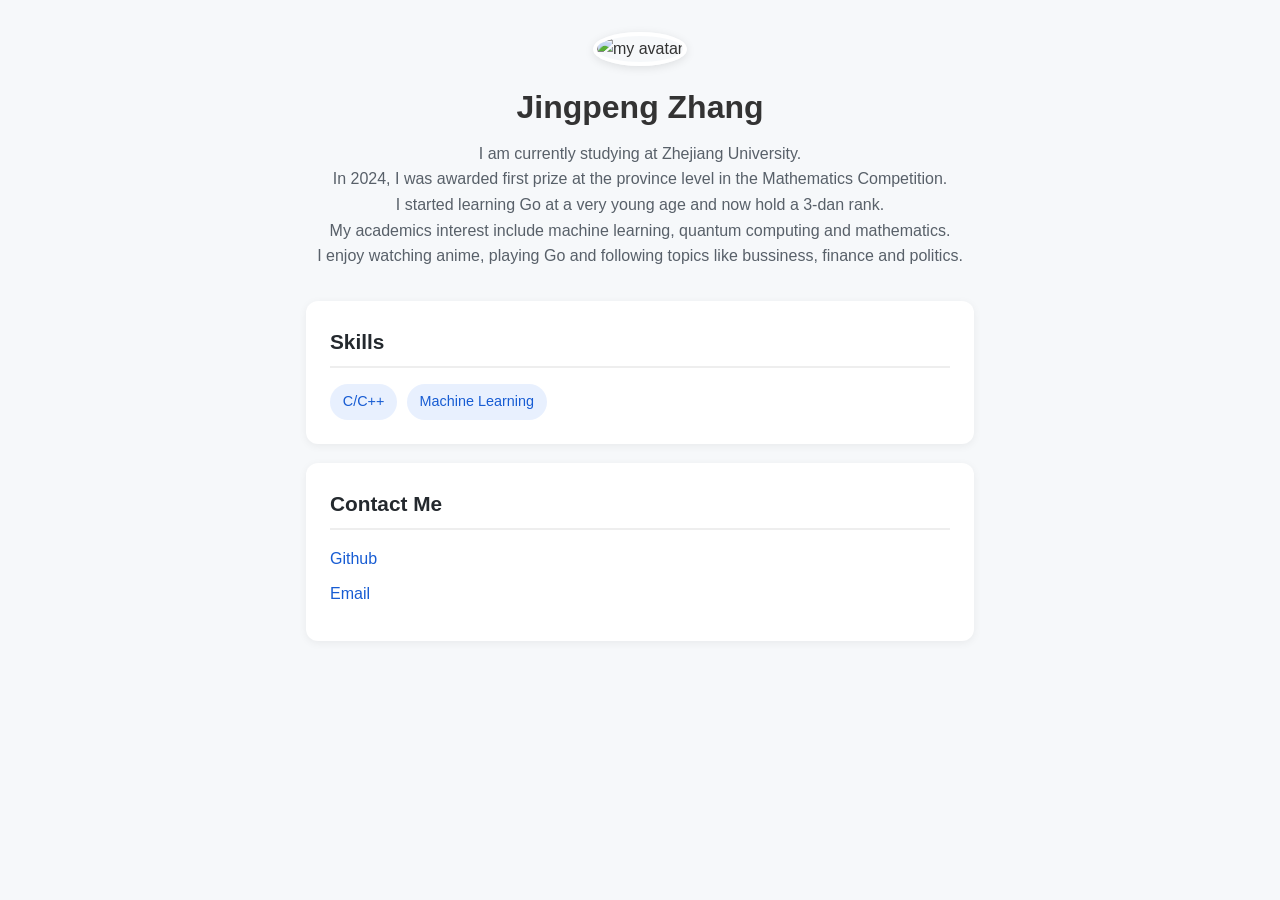
==== index.html @ 3b440d34 "feat: add personal homepage" ====
<!DOCTYPE html>
<html lang="zh-CN">

<head>
    <meta charset="UTF-8">
    <meta name="viewport" content="width=device-width, initial-scale=1.0">

    <title>Jingpeng Zhang's Homepage</title>
    <link rel="stylesheet" href="style.css">
</head>

<body>
    <div class="container">
        <header class="profile">
            <img src="images/avatar.png" alt="my avatar" class="avatar">
            <h1>Jingpeng Zhang</h1>
            <p class="bio">
                I am currently studying at Zhejiang University.
            </p>
            <p class="bio">
                In 2024, I was awarded first prize at the province level in the Mathematics Competition.
            </p>
            <p class="bio">
                I started learning Go at a very young age and now hold a 3-dan rank. 
            </p>
            <p class="bio">
                My academics interest include machine learning, quantum computing and mathematics.
            </p>
            <p class="bio">
                I enjoy watching anime, playing Go and following topics like bussiness, finance and politics.
            </p>
        </header>

        <section class="section">
            <h2>Skills</h2>
            <div class="tags">
                <span>C/C++</span>
                <span>Machine Learning</span>
            </div>
        </section>

        <section class="section">
            <h2>Contact Me</h2>
            <ul class="links">
                <li><a href="https://github.com/magic-cat27" target="_blank">Github</a></li>
                <li><a href="mailto:jingpeng27@zju.edu.cn">Email</li>
            </ul>
        </section>
        </head>
    </div>
</body>
</html>
---- style.css ----
* {
    margin: 0;
    padding: 0;
    box-sizing: border-box;
}

body {
    font-family: -apple-system, BlinkMacSystemFont, "Segoe UI", Roboto, sans-serif;
    background-color: #f6f8fa;
    color: #333;
    line-height: 1.6;
}

.container {
    max-width: 700px;   
    margin: 0 auto;    
    padding: 2rem 1rem; 
}

.profile {
    text-align: center;
    margin-bottom: 2rem;
}

.avatar {
    width: 130px;
    height: 130px;
    border-radius: 50%; 
    object-fit: cover;
    border: 4px solid #fff;
    box-shadow: 0 2px 10px rgba(0,0,0,0.1);
}

h1 {
    font-size: 2rem;
    margin: 1rem 0 0.5rem 0;
}

.bio {
    color: #586069;
    font-size: 1rem;
}

/* 每个板块样式 */
.section {
    background: white;
    padding: 1.5rem;
    border-radius: 12px;
    box-shadow: 0 2px 8px rgba(0,0,0,0.06);
    margin-bottom: 1.2rem;
}

.section h2 {
    font-size: 1.3rem;
    margin-bottom: 1rem;
    color: #24292e;
    border-bottom: 2px solid #eee;
    padding-bottom: 0.5rem;
}

.tags {
    display: flex;
    flex-wrap: wrap;    
    gap: 0.6rem;        
}

.tags span {
    background: #e8f0fe;
    color: #175cd3;
    padding: 0.4rem 0.8rem;
    border-radius: 30px;
    font-size: 0.9rem;
}

.links {
    list-style: none;
}

.links li {
    margin-bottom: 0.6rem;
}

.links a {
    color: #175cd3;
    text-decoration: none;
}

.links a:hover {
    text-decoration: underline;
}
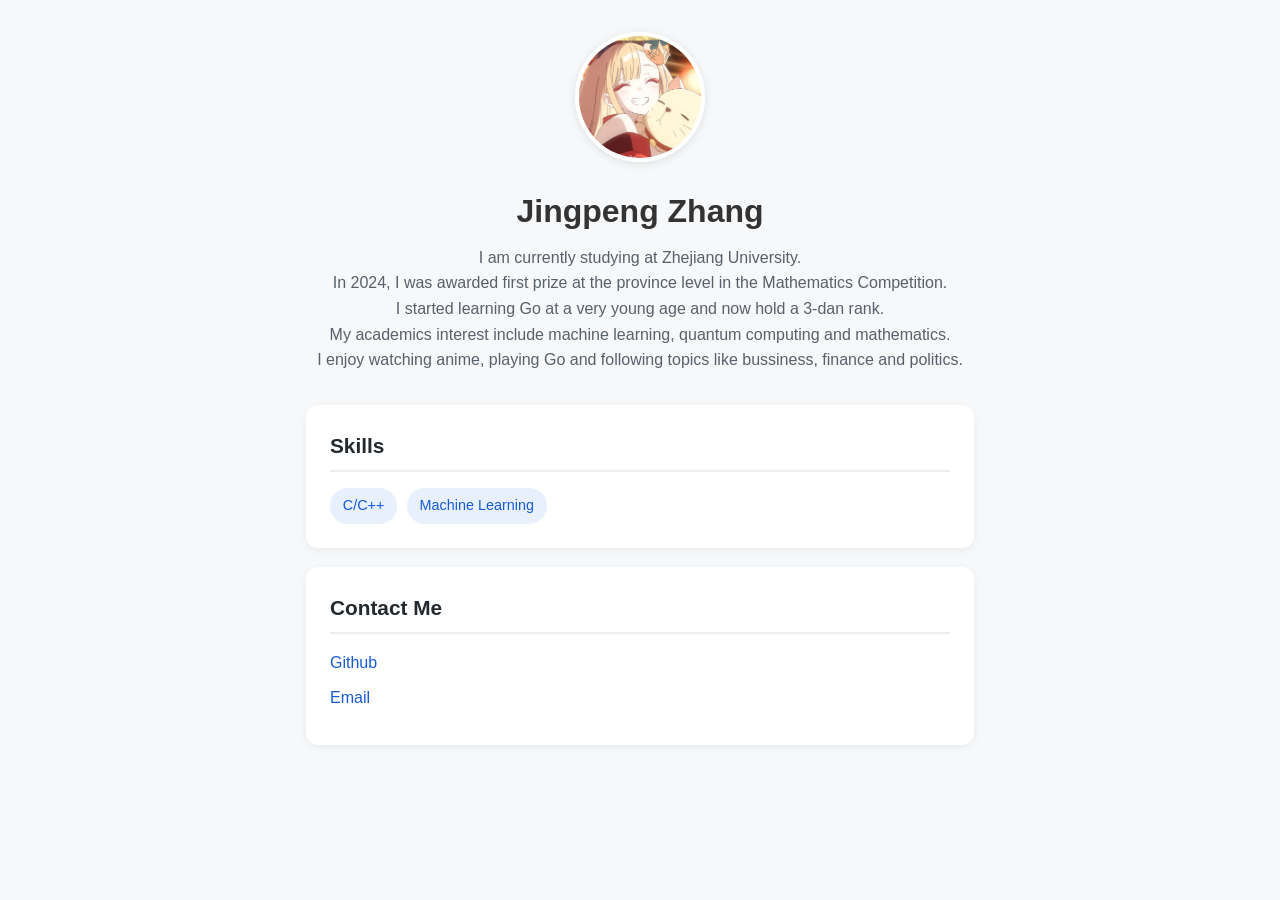
==== commit d05263e5: "fix: update avatar image and fix path" ====
--- a/index.html
+++ b/index.html
@@ -12,7 +12,7 @@
 <body>
     <div class="container">
         <header class="profile">
-            <img src="images/avatar.png" alt="my avatar" class="avatar">
+            <img src="Images/avatar.jpg" alt="my avatar" class="avatar">
             <h1>Jingpeng Zhang</h1>
             <p class="bio">
                 I am currently studying at Zhejiang University.
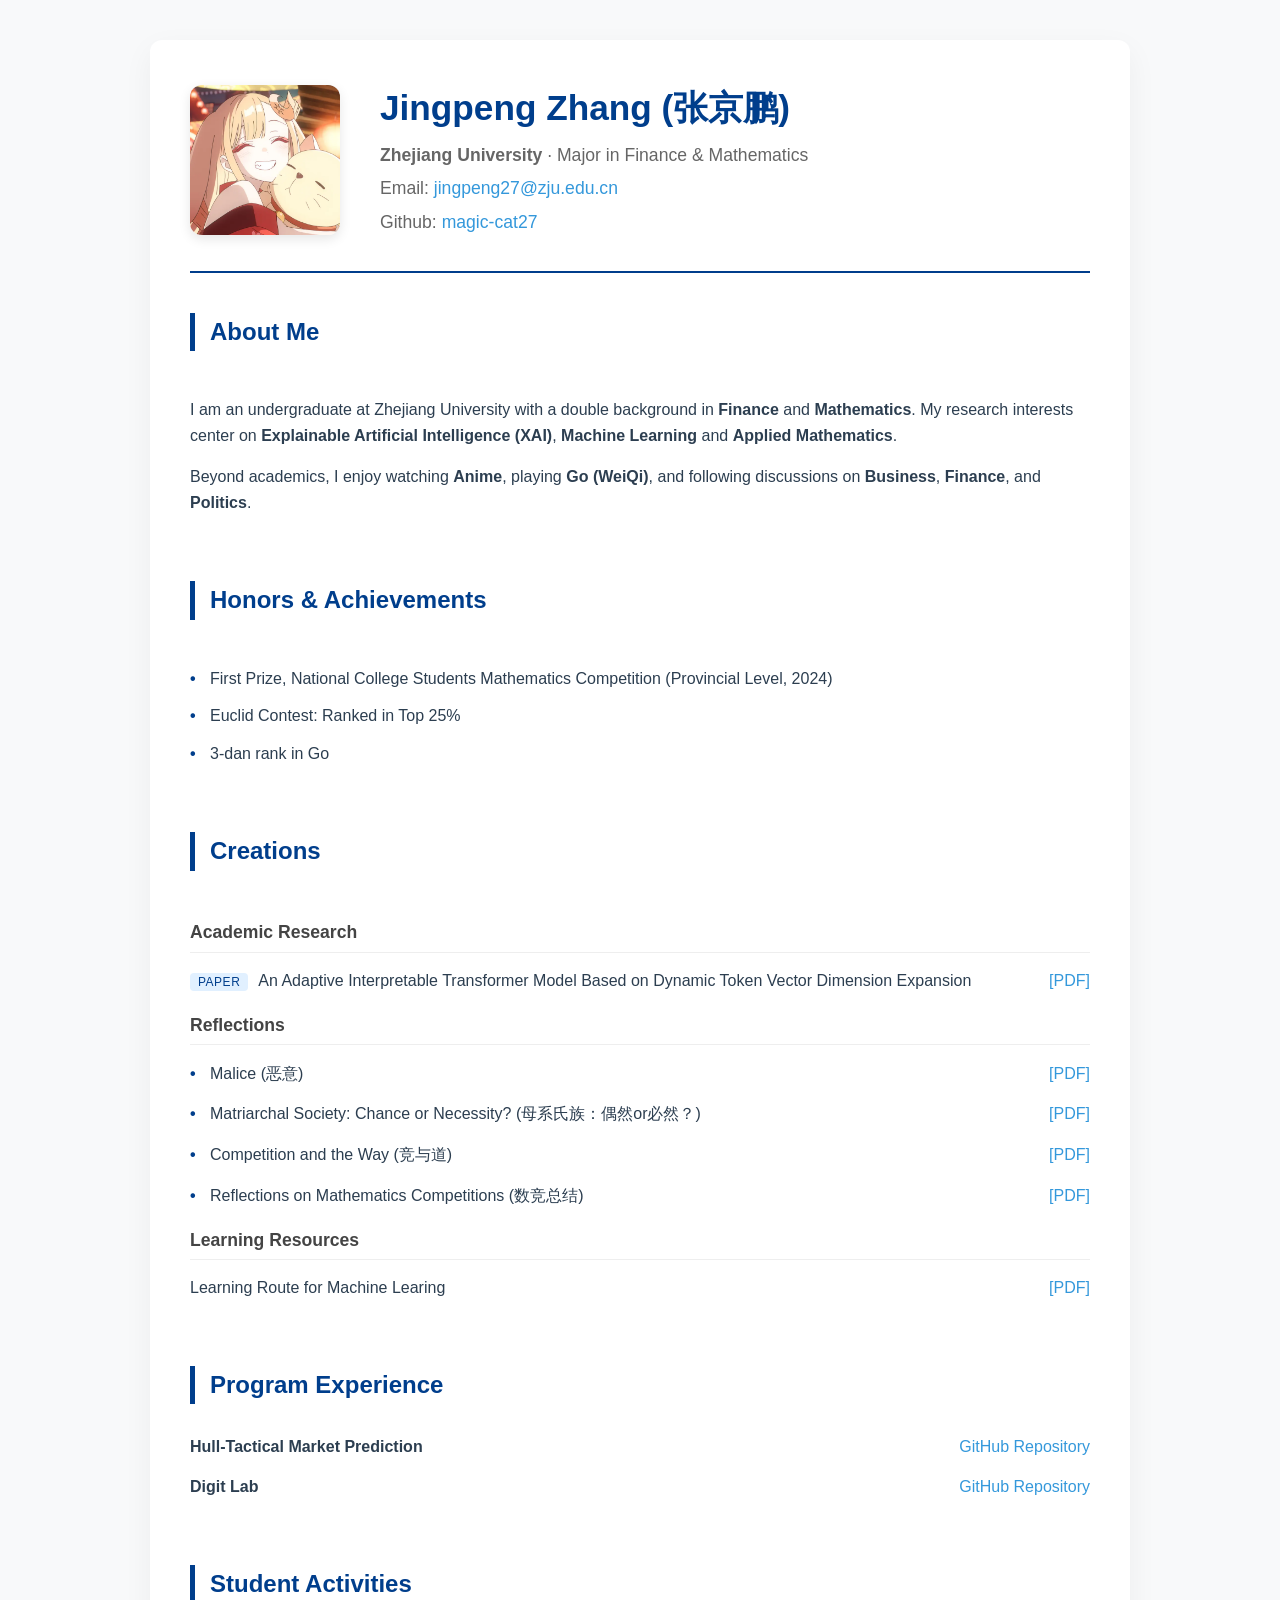
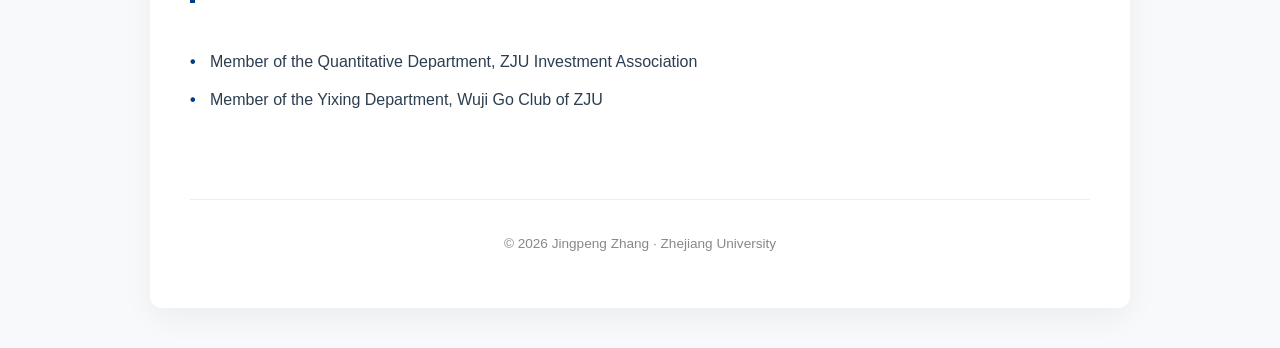
==== commit 181d6f23: "New Homepage" ====
--- a/index.html
+++ b/index.html
@@ -1,53 +1,250 @@
 <!DOCTYPE html>
 <html lang="zh-CN">
-
 <head>
     <meta charset="UTF-8">
     <meta name="viewport" content="width=device-width, initial-scale=1.0">
-
-    <title>Jingpeng Zhang's Homepage</title>
-    <link rel="stylesheet" href="style.css">
+    <title>Jingpeng Zhang | Zhejiang University</title>
+    <style>
+        :root {
+            --zju-blue: #003e8c; /* 浙大标准蓝 */
+            --bg-gray: #f8f9fa;
+            --text-main: #2c3e50;
+            --accent: #3498db;
+        }
+
+        body {
+            font-family: 'Inter', -apple-system, BlinkMacSystemFont, "Segoe UI", Roboto, sans-serif;
+            background-color: var(--bg-gray);
+            color: var(--text-main);
+            line-height: 1.6;
+            margin: 0;
+            padding: 0;
+        }
+
+        .container {
+            max-width: 900px;
+            margin: 40px auto;
+            background: white;
+            padding: 40px;
+            box-shadow: 0 10px 30px rgba(0,0,0,0.05);
+            border-radius: 12px;
+        }
+
+        /* 头部设计 */
+        header {
+            display: flex;
+            align-items: center;
+            border-bottom: 2px solid var(--zju-blue);
+            padding-bottom: 30px;
+            margin-bottom: 30px;
+        }
+
+        .avatar {
+            width: 150px;
+            height: 150px;
+            border-radius: 12px; /* 方圆风格，更具现代学术感 */
+            object-fit: cover;
+            margin-right: 40px;
+            box-shadow: 0 4px 12px rgba(0,0,0,0.1);
+        }
+
+        .header-info h1 {
+            margin: 0;
+            font-size: 2.2em;
+            color: var(--zju-blue);
+        }
+
+        .header-info p {
+            margin: 5px 0;
+            font-size: 1.1em;
+            color: #666;
+        }
+
+        /* 章节标题 */
+        h2 {
+            color: var(--zju-blue);
+            border-left: 5px solid var(--zju-blue);
+            padding-left: 15px;
+            margin-top: 40px;
+            font-size: 1.5em;
+        }
+
+        h3 {
+            color: #444;
+            font-size: 1.1em;
+            margin-bottom: 15px;
+            padding-bottom: 5px;
+            border-bottom: 1px solid #eee;
+        }
+
+        /* 内容板块 */
+        .card {
+            background: #fff;
+            padding: 10px 0;
+        }
+
+        ul {
+            list-style: none;
+            padding: 0;
+        }
+
+        li {
+            margin-bottom: 12px;
+            padding-left: 20px;
+            position: relative;
+        }
+
+        li::before {
+            content: "•";
+            color: var(--zju-blue);
+            position: absolute;
+            left: 0;
+            font-weight: bold;
+        }
+
+        /* 链接样式 */
+        a {
+            color: var(--accent);
+            text-decoration: none;
+            transition: 0.3s;
+        }
+
+        a:hover {
+            color: var(--zju-blue);
+            text-decoration: underline;
+        }
+
+        /* 项目与作品列表 */
+        .item-row {
+            display: flex;
+            justify-content: space-between;
+            align-items: flex-start;
+            margin-bottom: 15px;
+        }
+
+        .tag {
+            font-size: 0.75em;
+            background: #e1f0ff;
+            color: var(--zju-blue);
+            padding: 2px 8px;
+            border-radius: 4px;
+            margin-right: 10px;
+            text-transform: uppercase;
+            letter-spacing: 0.5px;
+        }
+
+        footer {
+            text-align: center;
+            margin-top: 60px;
+            padding-top: 20px;
+            border-top: 1px solid #eee;
+            font-size: 0.85em;
+            color: #888;
+        }
+
+        /* 响应式适配 */
+        @media (max-width: 600px) {
+            header { flex-direction: column; text-align: center; }
+            .avatar { margin-right: 0; margin-bottom: 20px; }
+            .container { padding: 20px; margin: 10px; }
+        }
+    </style>
 </head>
-
 <body>
-    <div class="container">
-        <header class="profile">
-            <img src="Images/avatar.jpg" alt="my avatar" class="avatar">
-            <h1>Jingpeng Zhang</h1>
-            <p class="bio">
-                I am currently studying at Zhejiang University.
-            </p>
-            <p class="bio">
-                In 2024, I was awarded first prize at the province level in the Mathematics Competition.
-            </p>
-            <p class="bio">
-                I started learning Go at a very young age and now hold a 3-dan rank. 
-            </p>
-            <p class="bio">
-                My academics interest include machine learning, quantum computing and mathematics.
-            </p>
-            <p class="bio">
-                I enjoy watching anime, playing Go and following topics like bussiness, finance and politics.
-            </p>
-        </header>
-
-        <section class="section">
-            <h2>Skills</h2>
-            <div class="tags">
-                <span>C/C++</span>
-                <span>Machine Learning</span>
-            </div>
-        </section>
-
-        <section class="section">
-            <h2>Contact Me</h2>
-            <ul class="links">
-                <li><a href="https://github.com/magic-cat27" target="_blank">Github</a></li>
-                <li><a href="mailto:jingpeng27@zju.edu.cn">Email</li>
+
+<div class="container">
+    <header>
+        <img src="Images/avatar.jpg" alt="Zhang Jingpeng" class="avatar">
+        <div class="header-info">
+            <h1>Jingpeng Zhang (张京鹏)</h1>
+            <p><strong>Zhejiang University</strong> · Major in Finance & Mathematics</p>
+            <p>Email: <a href="mailto:jingpeng27@zju.edu.cn">jingpeng27@zju.edu.cn</a></p>
+            <p>Github: <a href="https://github.com/magic-cat27">magic-cat27</a></p>
+        </div>
+    </header>
+
+    <section>
+        <h2>About Me</h2>
+        <div class="card">
+            <p>I am an undergraduate at Zhejiang University with a double background in <strong>Finance</strong> and <strong>Mathematics</strong>. My research interests center on <strong>Explainable Artificial Intelligence (XAI)</strong>, <strong>Machine Learning</strong> and <strong>Applied Mathematics</strong>.</p>
+            <p>Beyond academics, I enjoy watching <strong>Anime</strong>, playing <strong>Go (WeiQi)</strong>, and following discussions on <strong>Business</strong>, <strong>Finance</strong>, and <strong>Politics</strong>.</p>
+        </div>
+    </section>
+
+    <section>
+        <h2>Honors & Achievements</h2>
+        <div class="card">
+            <ul>
+                <li>First Prize, National College Students Mathematics Competition (Provincial Level, 2024)</li>
+                <li>Euclid Contest: Ranked in Top 25%</li>
+                <li>3-dan rank in Go</li>
             </ul>
-        </section>
-        </head>
-    </div>
+        </div>
+    </section>
+
+    <section>
+        <h2>Creations</h2>
+        <div class="card">
+            <h3>Academic Research</h3>
+            <div class="item-row">
+                <span><span class="tag">Paper</span>An Adaptive Interpretable Transformer Model Based on Dynamic Token Vector Dimension Expansion</span>
+                <a href="creations/Adaptive_Interpretable_Transformer.pdf" target="_blank">[PDF]</a>
+            </div>
+
+            <h3>Reflections</h3>
+            <ul>
+                <li class="item-row">
+                    <span>Malice (恶意) </span>
+                    <a href="creations/Malice.pdf" target="_blank">[PDF]</a>
+                </li>
+                <li class="item-row">
+                    <span>Matriarchal Society: Chance or Necessity? (母系氏族：偶然or必然？) </span>
+                    <a href="creations/Matriarchal_Society_Chance_or_Necessity.pdf" target="_blank">[PDF]</a>
+                </li>
+                <li class="item-row">
+                    <span>Competition and the Way (竞与道) </span>
+                    <a href="creations/Competition_and_the_Way.pdf" target="_blank">[PDF]</a>
+                </li>
+                <li class="item-row">
+                    <span>Reflections on Mathematics Competitions (数竞总结) </span>
+                    <a href="creations/Math_Competition_Reflections.pdf" target="_blank">[PDF]</a>
+                </li>
+            </ul>
+            <h3>Learning Resources</h3>
+            <div class="item-row">
+                <span>Learning Route for Machine Learing</span>
+                <a href="creations/ML_Route.pdf" target="_blank">[PDF]</a>
+            </div>
+    </section>
+
+    <section>
+        <h2>Program Experience</h2>
+        <div class="card">
+            <div class="item-row">
+                <span><strong>Hull-Tactical Market Prediction</strong></span>
+                <a href="https://github.com/suncongyun318/hull-tactical-team">GitHub Repository</a>
+            </div>
+            <div class="item-row">
+                <span><strong>Digit Lab</strong></span>
+                <a href="https://github.com/magic-cat27/digit-lab">GitHub Repository</a>
+            </div>
+        </div>
+    </section>
+
+    <section>
+        <h2>Student Activities</h2>
+        <div class="card">
+            <ul>
+                <li>Member of the Quantitative Department, ZJU Investment Association</li>
+                <li>Member of the Yixing Department, Wuji Go Club of ZJU</li>
+            </ul>
+        </div>
+    </section>
+
+    <footer>
+        <p>© 2026 Jingpeng Zhang · Zhejiang University</p>
+    </footer>
+</div>
+
 </body>
-</html>
-
+</html>
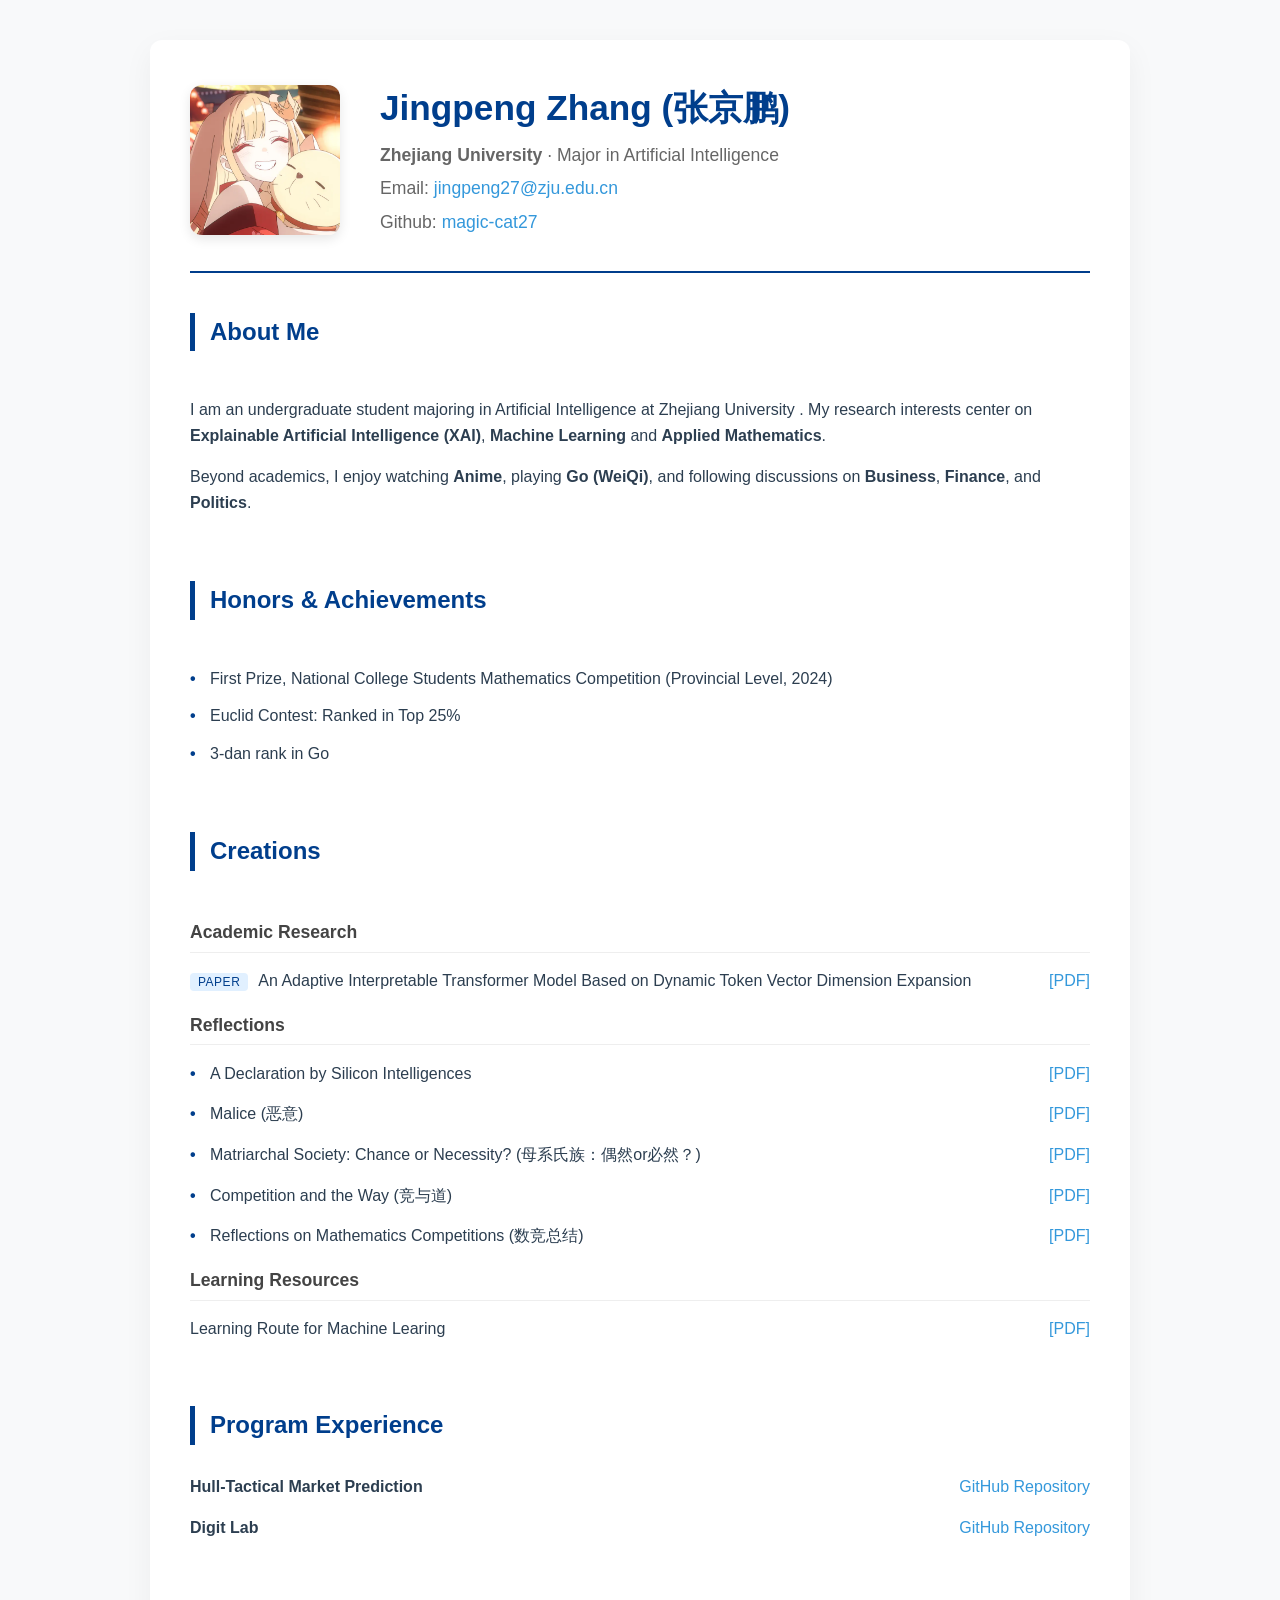
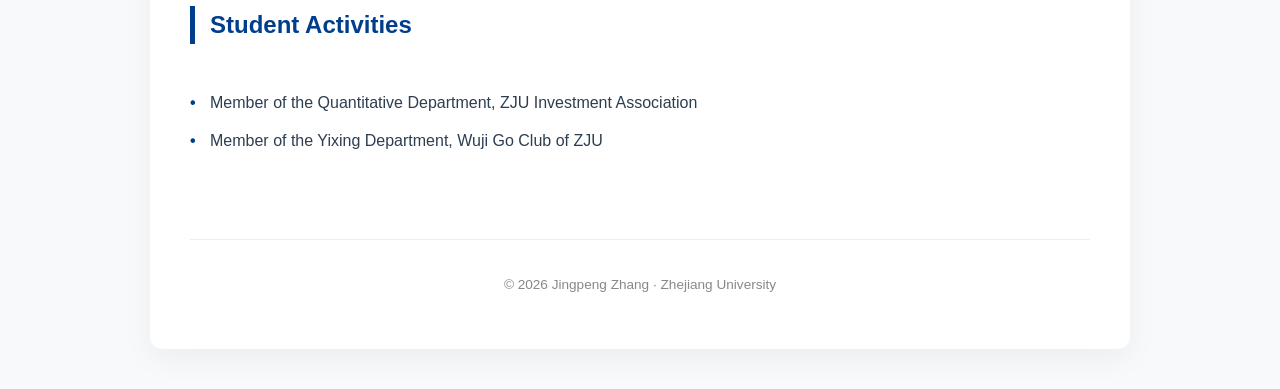
==== commit 4a0a472f: "Modification for major change and new passage: Declaration of Silicon-Based Intelligence" ====
--- a/index.html
+++ b/index.html
@@ -157,7 +157,7 @@
         <img src="Images/avatar.jpg" alt="Zhang Jingpeng" class="avatar">
         <div class="header-info">
             <h1>Jingpeng Zhang (张京鹏)</h1>
-            <p><strong>Zhejiang University</strong> · Major in Finance & Mathematics</p>
+            <p><strong>Zhejiang University</strong> · Major in Artificial Intelligence</p>
             <p>Email: <a href="mailto:jingpeng27@zju.edu.cn">jingpeng27@zju.edu.cn</a></p>
             <p>Github: <a href="https://github.com/magic-cat27">magic-cat27</a></p>
         </div>
@@ -166,7 +166,7 @@
     <section>
         <h2>About Me</h2>
         <div class="card">
-            <p>I am an undergraduate at Zhejiang University with a double background in <strong>Finance</strong> and <strong>Mathematics</strong>. My research interests center on <strong>Explainable Artificial Intelligence (XAI)</strong>, <strong>Machine Learning</strong> and <strong>Applied Mathematics</strong>.</p>
+            <p>I am an undergraduate student majoring in Artificial Intelligence at Zhejiang University . My research interests center on <strong>Explainable Artificial Intelligence (XAI)</strong>, <strong>Machine Learning</strong> and <strong>Applied Mathematics</strong>.</p>
             <p>Beyond academics, I enjoy watching <strong>Anime</strong>, playing <strong>Go (WeiQi)</strong>, and following discussions on <strong>Business</strong>, <strong>Finance</strong>, and <strong>Politics</strong>.</p>
         </div>
     </section>
@@ -194,6 +194,10 @@
             <h3>Reflections</h3>
             <ul>
                 <li class="item-row">
+                    <span>A Declaration by Silicon Intelligences</span>
+                    <a href="creations/Silicon_Based_Intelligence.pdf" target="_blank">[PDF]</a>
+                </li>
+                <li class="item-row">
                     <span>Malice (恶意) </span>
                     <a href="creations/Malice.pdf" target="_blank">[PDF]</a>
                 </li>
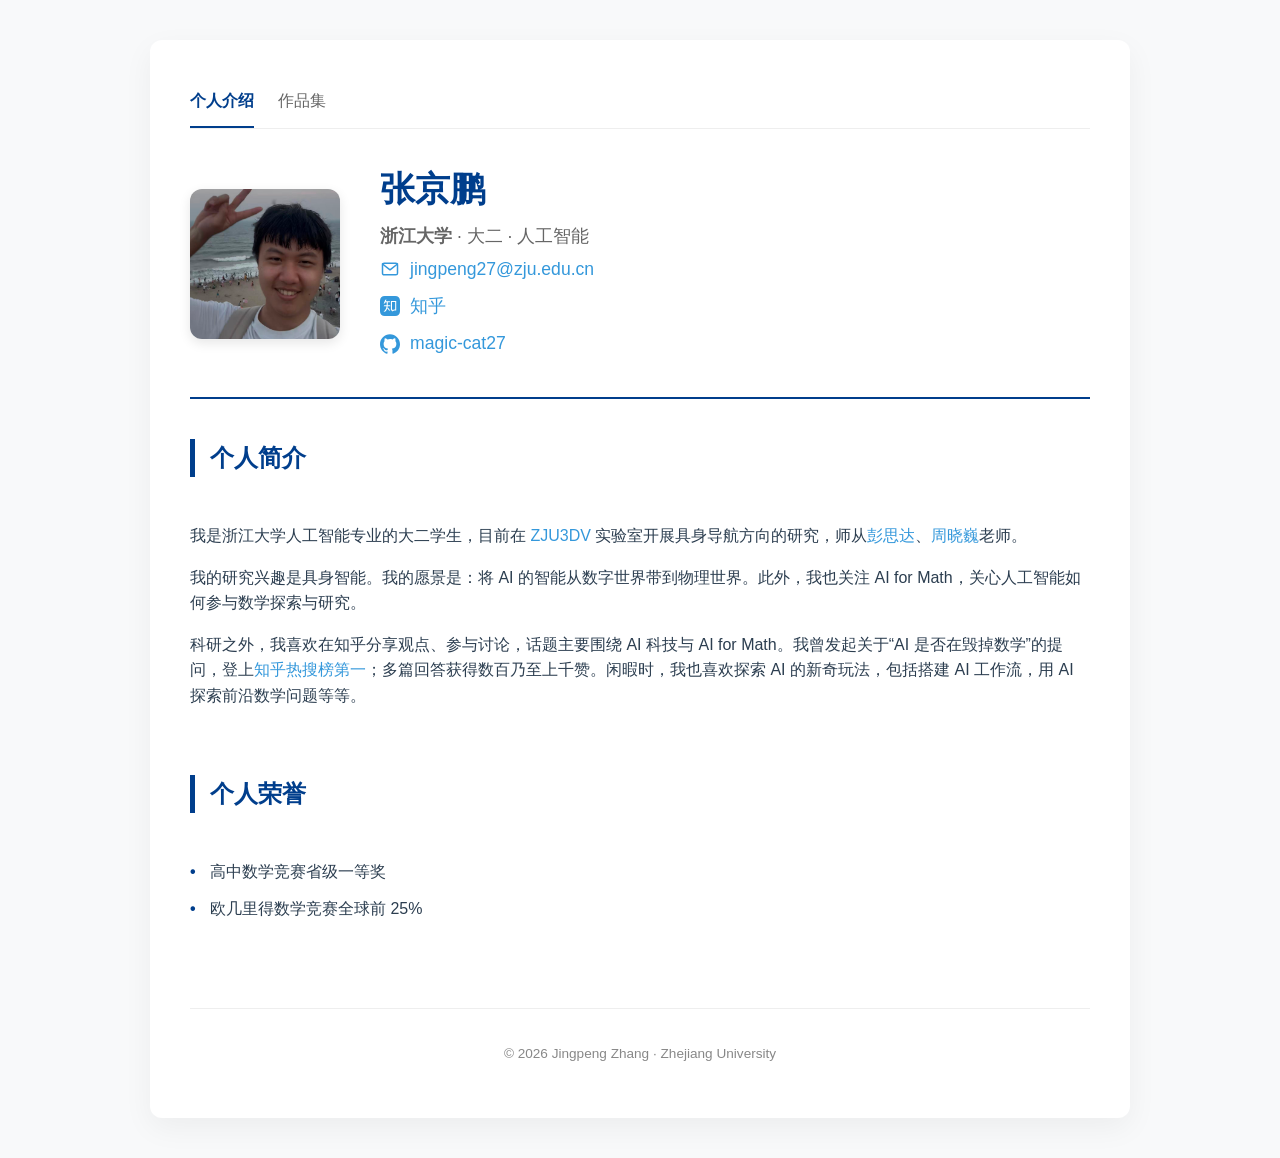
==== commit 57d60200: "feat: refresh personal homepage and organize portfolio" ====
--- a/index.html
+++ b/index.html
@@ -4,243 +4,41 @@
     <meta charset="UTF-8">
     <meta name="viewport" content="width=device-width, initial-scale=1.0">
     <title>Jingpeng Zhang | Zhejiang University</title>
-    <style>
-        :root {
-            --zju-blue: #003e8c; /* 浙大标准蓝 */
-            --bg-gray: #f8f9fa;
-            --text-main: #2c3e50;
-            --accent: #3498db;
-        }
-
-        body {
-            font-family: 'Inter', -apple-system, BlinkMacSystemFont, "Segoe UI", Roboto, sans-serif;
-            background-color: var(--bg-gray);
-            color: var(--text-main);
-            line-height: 1.6;
-            margin: 0;
-            padding: 0;
-        }
-
-        .container {
-            max-width: 900px;
-            margin: 40px auto;
-            background: white;
-            padding: 40px;
-            box-shadow: 0 10px 30px rgba(0,0,0,0.05);
-            border-radius: 12px;
-        }
-
-        /* 头部设计 */
-        header {
-            display: flex;
-            align-items: center;
-            border-bottom: 2px solid var(--zju-blue);
-            padding-bottom: 30px;
-            margin-bottom: 30px;
-        }
-
-        .avatar {
-            width: 150px;
-            height: 150px;
-            border-radius: 12px; /* 方圆风格，更具现代学术感 */
-            object-fit: cover;
-            margin-right: 40px;
-            box-shadow: 0 4px 12px rgba(0,0,0,0.1);
-        }
-
-        .header-info h1 {
-            margin: 0;
-            font-size: 2.2em;
-            color: var(--zju-blue);
-        }
-
-        .header-info p {
-            margin: 5px 0;
-            font-size: 1.1em;
-            color: #666;
-        }
-
-        /* 章节标题 */
-        h2 {
-            color: var(--zju-blue);
-            border-left: 5px solid var(--zju-blue);
-            padding-left: 15px;
-            margin-top: 40px;
-            font-size: 1.5em;
-        }
-
-        h3 {
-            color: #444;
-            font-size: 1.1em;
-            margin-bottom: 15px;
-            padding-bottom: 5px;
-            border-bottom: 1px solid #eee;
-        }
-
-        /* 内容板块 */
-        .card {
-            background: #fff;
-            padding: 10px 0;
-        }
-
-        ul {
-            list-style: none;
-            padding: 0;
-        }
-
-        li {
-            margin-bottom: 12px;
-            padding-left: 20px;
-            position: relative;
-        }
-
-        li::before {
-            content: "•";
-            color: var(--zju-blue);
-            position: absolute;
-            left: 0;
-            font-weight: bold;
-        }
-
-        /* 链接样式 */
-        a {
-            color: var(--accent);
-            text-decoration: none;
-            transition: 0.3s;
-        }
-
-        a:hover {
-            color: var(--zju-blue);
-            text-decoration: underline;
-        }
-
-        /* 项目与作品列表 */
-        .item-row {
-            display: flex;
-            justify-content: space-between;
-            align-items: flex-start;
-            margin-bottom: 15px;
-        }
-
-        .tag {
-            font-size: 0.75em;
-            background: #e1f0ff;
-            color: var(--zju-blue);
-            padding: 2px 8px;
-            border-radius: 4px;
-            margin-right: 10px;
-            text-transform: uppercase;
-            letter-spacing: 0.5px;
-        }
-
-        footer {
-            text-align: center;
-            margin-top: 60px;
-            padding-top: 20px;
-            border-top: 1px solid #eee;
-            font-size: 0.85em;
-            color: #888;
-        }
-
-        /* 响应式适配 */
-        @media (max-width: 600px) {
-            header { flex-direction: column; text-align: center; }
-            .avatar { margin-right: 0; margin-bottom: 20px; }
-            .container { padding: 20px; margin: 10px; }
-        }
-    </style>
+    <link rel="stylesheet" href="assets/css/styles.css">
 </head>
 <body>
 
 <div class="container">
+    <nav class="site-nav" aria-label="主导航">
+        <a href="index.html" aria-current="page">个人介绍</a>
+        <a href="pages/portfolio.html">作品集</a>
+    </nav>
     <header>
-        <img src="Images/avatar.jpg" alt="Zhang Jingpeng" class="avatar">
+        <img src="assets/images/avatar.jpg" alt="张京鹏" class="avatar">
         <div class="header-info">
-            <h1>Jingpeng Zhang (张京鹏)</h1>
-            <p><strong>Zhejiang University</strong> · Major in Artificial Intelligence</p>
-            <p>Email: <a href="mailto:jingpeng27@zju.edu.cn">jingpeng27@zju.edu.cn</a></p>
-            <p>Github: <a href="https://github.com/magic-cat27">magic-cat27</a></p>
+            <h1>张京鹏</h1>
+            <p><strong>浙江大学</strong> · 大二 · 人工智能</p>
+            <p><a class="contact-link" href="mailto:jingpeng27@zju.edu.cn" aria-label="邮箱：jingpeng27@zju.edu.cn"><svg class="contact-icon" viewBox="0 0 24 24" fill="none" stroke="currentColor" stroke-width="1.8" stroke-linecap="round" stroke-linejoin="round" aria-hidden="true"><rect x="3" y="5" width="18" height="14" rx="2"/><path d="m3 6 9 7 9-7"/></svg><span>jingpeng27@zju.edu.cn</span></a></p>
+            <p><a class="contact-link" href="https://www.zhihu.com/people/71-24-80-83-92" aria-label="张京鹏的知乎主页"><svg class="contact-icon" aria-hidden="true" fill="currentColor" viewBox="0 0 24 24" xmlns="http://www.w3.org/2000/svg"><path d="M5.721 0C2.251 0 0 2.25 0 5.719V18.28C0 21.751 2.252 24 5.721 24h12.56C21.751 24 24 21.75 24 18.281V5.72C24 2.249 21.75 0 18.281 0zm1.964 4.078c-.271.73-.5 1.434-.68 2.11h4.587c.545-.006.445 1.168.445 1.171H9.384a58.104 58.104 0 01-.112 3.797h2.712c.388.023.393 1.251.393 1.266H9.183a9.223 9.223 0 01-.408 2.102l.757-.604c.452.456 1.512 1.712 1.906 2.177.473.681.063 2.081.063 2.081l-2.794-3.382c-.653 2.518-1.845 3.607-1.845 3.607-.523.468-1.58.82-2.64.516 2.218-1.73 3.44-3.917 3.667-6.497H4.491c0-.015.197-1.243.806-1.266h2.71c.024-.32.086-3.254.086-3.797H6.598c-.136.406-.158.447-.268.753-.594 1.095-1.603 1.122-1.907 1.155.906-1.821 1.416-3.6 1.591-4.064.425-1.124 1.671-1.125 1.671-1.125zM13.078 6h6.377v11.33h-2.573l-2.184 1.373-.401-1.373h-1.219zm1.313 1.219v8.86h.623l.263.937 1.455-.938h1.456v-8.86z"/></svg><span>知乎</span></a></p>
+            <p><a class="contact-link" href="https://github.com/magic-cat27" aria-label="GitHub：magic-cat27"><svg class="contact-icon" viewBox="0 0 24 24" fill="currentColor" aria-hidden="true"><path d="M12 .297C5.37.297 0 5.67 0 12.297c0 5.303 3.438 9.8 8.205 11.385.6.113.82-.258.82-.577 0-.285-.01-1.04-.015-2.04-3.338.724-4.043-1.61-4.043-1.61-.546-1.387-1.333-1.756-1.333-1.756-1.09-.745.083-.729.083-.729 1.205.084 1.838 1.237 1.838 1.237 1.07 1.835 2.809 1.305 3.495.998.108-.776.418-1.305.762-1.605-2.665-.3-5.466-1.332-5.466-5.93 0-1.31.465-2.38 1.235-3.22-.135-.303-.54-1.523.105-3.176 0 0 1.005-.322 3.3 1.23a11.5 11.5 0 0 1 3-.405c1.02.005 2.045.138 3 .405 2.28-1.552 3.285-1.23 3.285-1.23.645 1.653.24 2.873.12 3.176.765.84 1.23 1.91 1.23 3.22 0 4.61-2.805 5.625-5.475 5.92.42.36.81 1.096.81 2.22 0 1.606-.015 2.896-.015 3.286 0 .315.21.69.825.57C20.565 22.092 24 17.592 24 12.297c0-6.627-5.373-12-12-12"/></svg><span>magic-cat27</span></a></p>
         </div>
     </header>
 
-    <section>
-        <h2>About Me</h2>
+    <section id="about">
+        <h2>个人简介</h2>
         <div class="card">
-            <p>I am an undergraduate student majoring in Artificial Intelligence at Zhejiang University . My research interests center on <strong>Explainable Artificial Intelligence (XAI)</strong>, <strong>Machine Learning</strong> and <strong>Applied Mathematics</strong>.</p>
-            <p>Beyond academics, I enjoy watching <strong>Anime</strong>, playing <strong>Go (WeiQi)</strong>, and following discussions on <strong>Business</strong>, <strong>Finance</strong>, and <strong>Politics</strong>.</p>
+            <p>我是浙江大学人工智能专业的大二学生，目前在 <a href="https://github.com/zju3dv" target="_blank" rel="noopener noreferrer">ZJU3DV</a> 实验室开展具身导航方向的研究，师从<a href="https://pengsida.net/" target="_blank" rel="noopener noreferrer">彭思达</a>、<a href="https://www.xzhou.me/" target="_blank" rel="noopener noreferrer">周晓巍</a>老师。</p>
+            <p>我的研究兴趣是具身智能。我的愿景是：将 AI 的智能从数字世界带到物理世界。此外，我也关注 AI for Math，关心人工智能如何参与数学探索与研究。</p>
+            <p>科研之外，我喜欢在知乎分享观点、参与讨论，话题主要围绕 AI 科技与 AI for Math。我曾发起关于“AI 是否在毁掉数学”的提问，登上<a href="pages/zhihu.html">知乎热搜榜第一</a>；多篇回答获得数百乃至上千赞。闲暇时，我也喜欢探索 AI 的新奇玩法，包括搭建 AI 工作流，用 AI 探索前沿数学问题等等。</p>
         </div>
     </section>
 
     <section>
-        <h2>Honors & Achievements</h2>
+        <h2>个人荣誉</h2>
         <div class="card">
             <ul>
-                <li>First Prize, National College Students Mathematics Competition (Provincial Level, 2024)</li>
-                <li>Euclid Contest: Ranked in Top 25%</li>
-                <li>3-dan rank in Go</li>
-            </ul>
-        </div>
-    </section>
-
-    <section>
-        <h2>Creations</h2>
-        <div class="card">
-            <h3>Academic Research</h3>
-            <div class="item-row">
-                <span><span class="tag">Paper</span>An Adaptive Interpretable Transformer Model Based on Dynamic Token Vector Dimension Expansion</span>
-                <a href="creations/Adaptive_Interpretable_Transformer.pdf" target="_blank">[PDF]</a>
-            </div>
-
-            <h3>Reflections</h3>
-            <ul>
-                <li class="item-row">
-                    <span>A Declaration by Silicon Intelligences</span>
-                    <a href="creations/Silicon_Based_Intelligence.pdf" target="_blank">[PDF]</a>
-                </li>
-                <li class="item-row">
-                    <span>Malice (恶意) </span>
-                    <a href="creations/Malice.pdf" target="_blank">[PDF]</a>
-                </li>
-                <li class="item-row">
-                    <span>Matriarchal Society: Chance or Necessity? (母系氏族：偶然or必然？) </span>
-                    <a href="creations/Matriarchal_Society_Chance_or_Necessity.pdf" target="_blank">[PDF]</a>
-                </li>
-                <li class="item-row">
-                    <span>Competition and the Way (竞与道) </span>
-                    <a href="creations/Competition_and_the_Way.pdf" target="_blank">[PDF]</a>
-                </li>
-                <li class="item-row">
-                    <span>Reflections on Mathematics Competitions (数竞总结) </span>
-                    <a href="creations/Math_Competition_Reflections.pdf" target="_blank">[PDF]</a>
-                </li>
-            </ul>
-            <h3>Learning Resources</h3>
-            <div class="item-row">
-                <span>Learning Route for Machine Learing</span>
-                <a href="creations/ML_Route.pdf" target="_blank">[PDF]</a>
-            </div>
-    </section>
-
-    <section>
-        <h2>Program Experience</h2>
-        <div class="card">
-            <div class="item-row">
-                <span><strong>Hull-Tactical Market Prediction</strong></span>
-                <a href="https://github.com/suncongyun318/hull-tactical-team">GitHub Repository</a>
-            </div>
-            <div class="item-row">
-                <span><strong>Digit Lab</strong></span>
-                <a href="https://github.com/magic-cat27/digit-lab">GitHub Repository</a>
-            </div>
-        </div>
-    </section>
-
-    <section>
-        <h2>Student Activities</h2>
-        <div class="card">
-            <ul>
-                <li>Member of the Quantitative Department, ZJU Investment Association</li>
-                <li>Member of the Yixing Department, Wuji Go Club of ZJU</li>
+                <li>高中数学竞赛省级一等奖</li>
+                <li>欧几里得数学竞赛全球前 25%</li>
             </ul>
         </div>
     </section>
@@ -251,4 +49,4 @@
 </div>
 
 </body>
-</html>+</html>
--- a/assets/css/styles.css
+++ b/assets/css/styles.css
@@ -0,0 +1,150 @@
+:root {
+    --zju-blue: #003e8c; /* 浙大标准蓝 */
+    --bg-gray: #f8f9fa;
+    --text-main: #2c3e50;
+    --accent: #3498db;
+}
+
+body {
+    font-family: 'Inter', -apple-system, BlinkMacSystemFont, "Segoe UI", Roboto, sans-serif;
+    background-color: var(--bg-gray);
+    color: var(--text-main);
+    line-height: 1.6;
+    margin: 0;
+    padding: 0;
+}
+
+.container {
+    max-width: 900px;
+    margin: 40px auto;
+    background: white;
+    padding: 40px;
+    box-shadow: 0 10px 30px rgba(0,0,0,0.05);
+    border-radius: 12px;
+}
+
+/* 头部设计 */
+header {
+    display: flex;
+    align-items: center;
+    border-bottom: 2px solid var(--zju-blue);
+    padding-bottom: 30px;
+    margin-bottom: 30px;
+}
+
+.avatar {
+    width: 150px;
+    height: 150px;
+    border-radius: 12px; /* 方圆风格，更具现代学术感 */
+    object-fit: cover;
+    margin-right: 40px;
+    box-shadow: 0 4px 12px rgba(0,0,0,0.1);
+}
+
+.header-info h1 {
+    margin: 0;
+    font-size: 2.2em;
+    color: var(--zju-blue);
+}
+
+.header-info p {
+    margin: 5px 0;
+    font-size: 1.1em;
+    color: #666;
+}
+
+/* 章节标题 */
+h2 {
+    color: var(--zju-blue);
+    border-left: 5px solid var(--zju-blue);
+    padding-left: 15px;
+    margin-top: 40px;
+    font-size: 1.5em;
+}
+
+h3 {
+    color: #444;
+    font-size: 1.1em;
+    margin-bottom: 15px;
+    padding-bottom: 5px;
+    border-bottom: 1px solid #eee;
+}
+
+/* 内容板块 */
+.card {
+    background: #fff;
+    padding: 10px 0;
+}
+
+ul {
+    list-style: none;
+    padding: 0;
+}
+
+li {
+    margin-bottom: 12px;
+    padding-left: 20px;
+    position: relative;
+}
+
+li::before {
+    content: "•";
+    color: var(--zju-blue);
+    position: absolute;
+    left: 0;
+    font-weight: bold;
+}
+
+/* 链接样式 */
+a {
+    color: var(--accent);
+    text-decoration: none;
+    transition: 0.3s;
+}
+
+a:hover {
+    color: var(--zju-blue);
+    text-decoration: underline;
+}
+
+/* 项目与作品列表 */
+.item-row {
+    display: flex;
+    justify-content: space-between;
+    align-items: flex-start;
+    margin-bottom: 15px;
+}
+
+.tag {
+    font-size: 0.75em;
+    background: #e1f0ff;
+    color: var(--zju-blue);
+    padding: 2px 8px;
+    border-radius: 4px;
+    margin-right: 10px;
+    text-transform: uppercase;
+    letter-spacing: 0.5px;
+}
+
+footer {
+    text-align: center;
+    margin-top: 60px;
+    padding-top: 20px;
+    border-top: 1px solid #eee;
+    font-size: 0.85em;
+    color: #888;
+}
+
+/* 响应式适配 */
+@media (max-width: 600px) {
+    header { flex-direction: column; text-align: center; }
+    .avatar { margin-right: 0; margin-bottom: 20px; }
+    .container { padding: 20px; margin: 10px; }
+}
+
+.contact-link { display: inline-flex; align-items: center; gap: 10px; }
+.contact-icon { width: 20px; height: 20px; flex-shrink: 0; }
+.site-nav { display: flex; gap: 24px; margin-bottom: 32px; border-bottom: 1px solid #eee; }
+.site-nav a { padding: 8px 0 12px; color: #666; border-bottom: 2px solid transparent; }
+.site-nav a[aria-current="page"] { color: var(--zju-blue); border-bottom-color: var(--zju-blue); font-weight: 600; }
+a:focus-visible { outline: 2px solid var(--zju-blue); outline-offset: 4px; }
